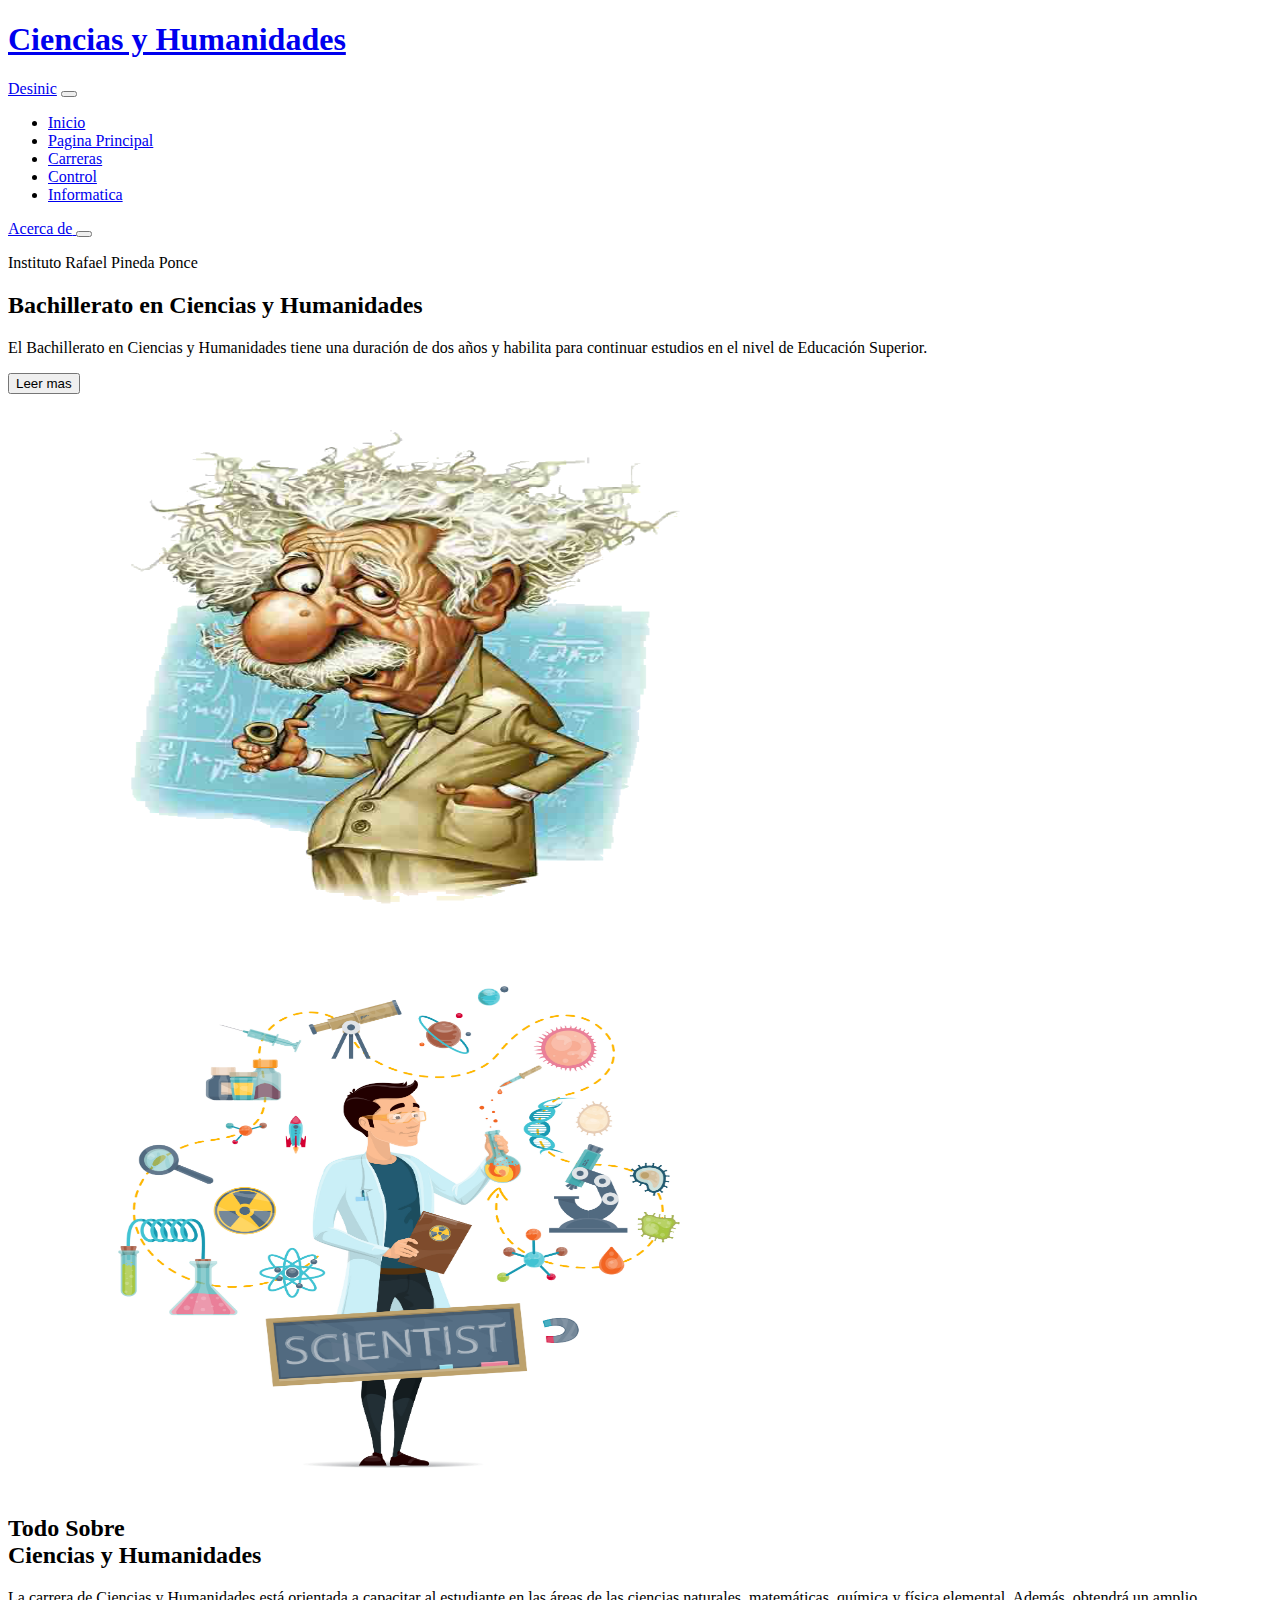
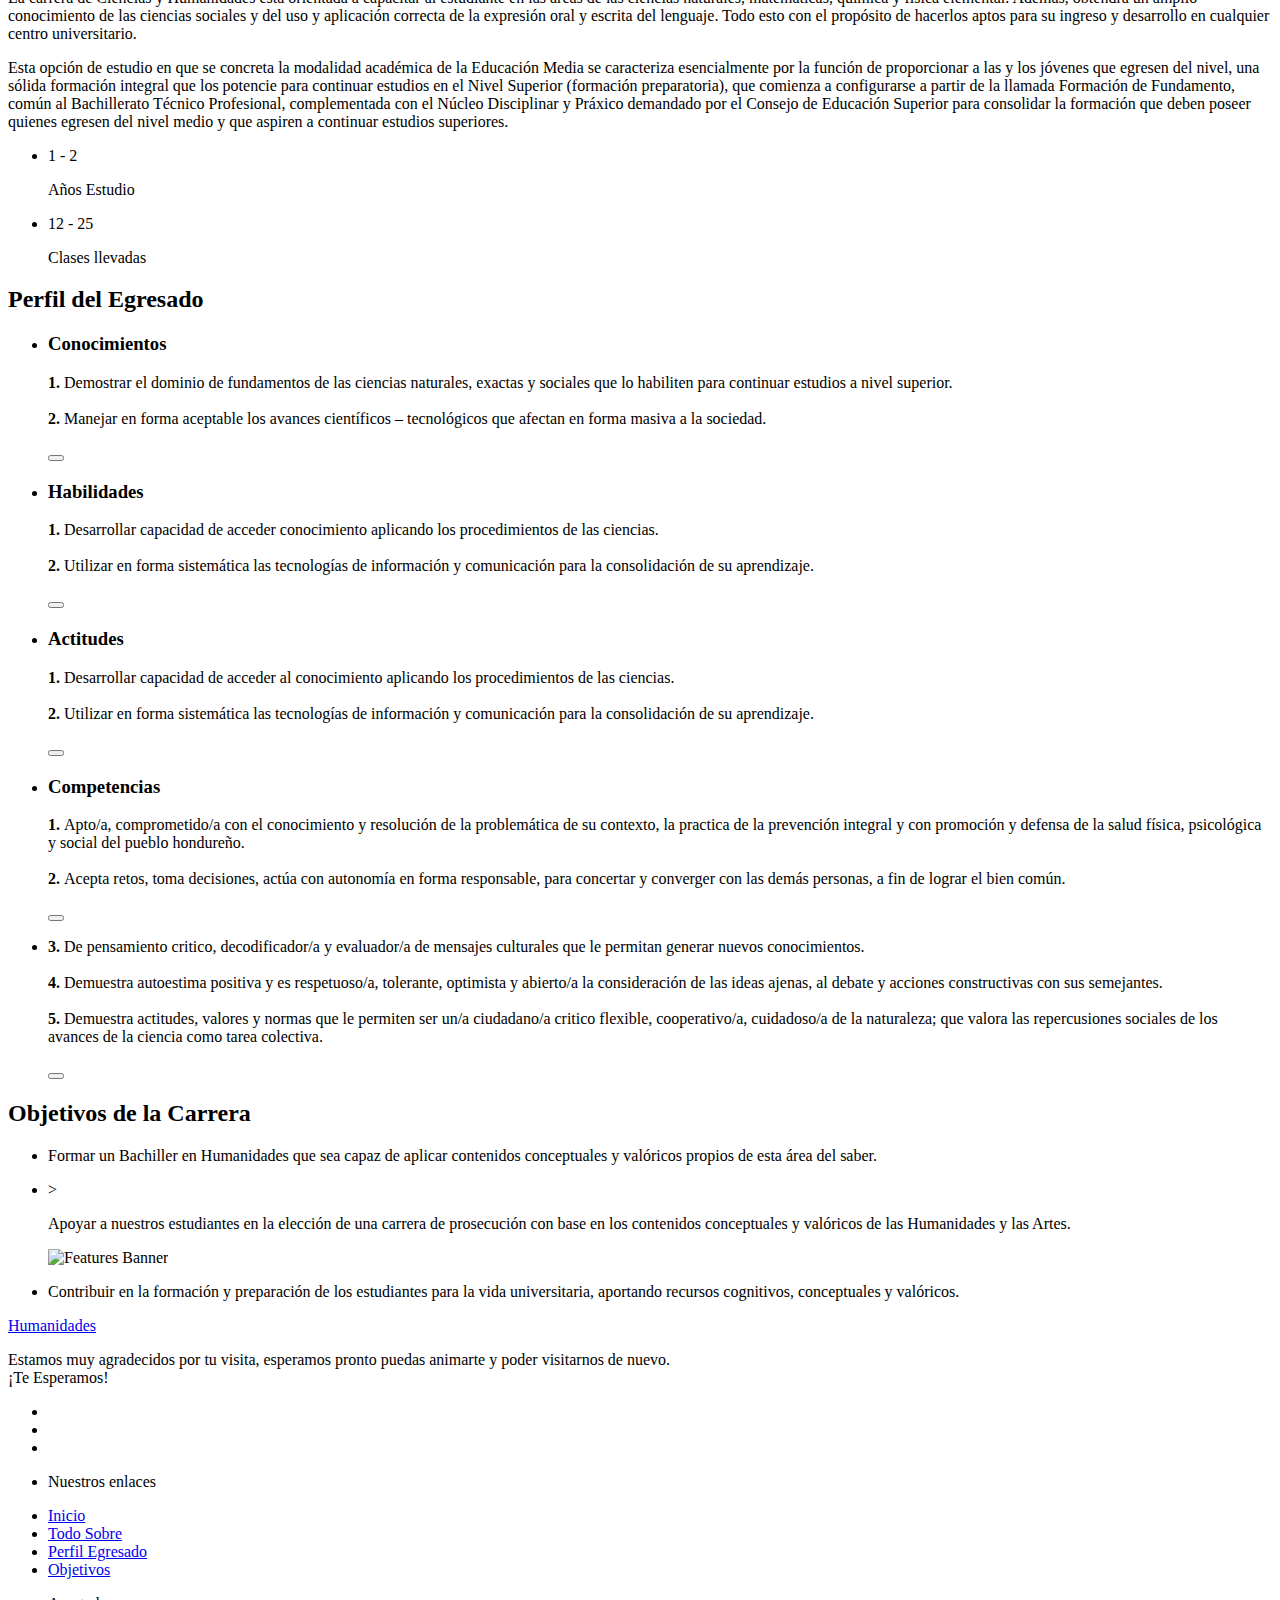
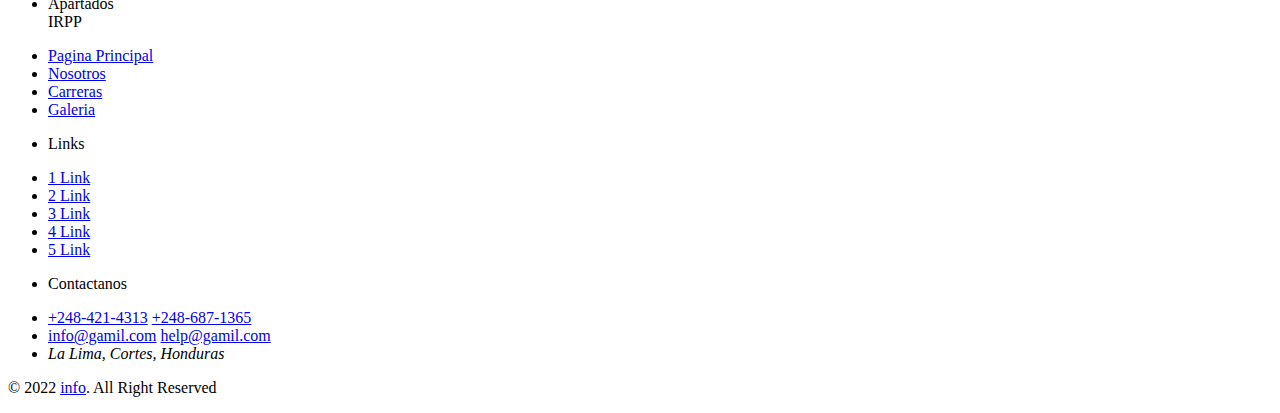
==== humanidades.html @ bd244a02 "Add files via upload" ====
<!DOCTYPE html>
<html lang="en">

<head>
  <meta charset="UTF-8">
  <meta http-equiv="X-UA-Compatible" content="IE=edge">
  <meta name="viewport" content="width=device-width, initial-scale=1.0">
  <title>Ciencias y Humanidades</title>

  <!-- 
    - favicon
  -->
  <link rel="shortcut icon" href="./favicon.svg" type="image/svg+xml">

  <!-- 
    - custom css link
  -->
  <link rel="stylesheet" href="css/humanidades.css">

  <!-- 
    - google font link
  -->
  <link rel="preconnect" href="https://fonts.googleapis.com">
  <link rel="preconnect" href="https://fonts.gstatic.com" crossorigin>
  <link
    href="https://fonts.googleapis.com/css2?family=Poppins:wght@400;500;600&family=Source+Sans+Pro:wght@600;700&display=swap"
    rel="stylesheet">
</head>

<body id="top">

  <!-- 
    - #HEADER
  -->

  <header class="header" data-header>
    <div class="container">

      <div class="overlay" data-overlay></div>

      <a href="#">
        <h1 class="logo">Ciencias y Humanidades</h1>
      </a>

      <nav class="navbar" data-navbar>

        <div class="navbar-top">
          <a href="#" class="logo">Desinic</a>

          <button class="nav-close-btn" aria-label="Close Menu" data-nav-close-btn>
            <ion-icon name="close-outline"></ion-icon>
          </button>
        </div>

        <ul class="navbar-list">

          <li class="navbar-item">
            <a href="#home" class="navbar-link" data-navbar-link>Inicio</a>
          </li>

          <li class="navbar-item">
            <a href="index.html" class="navbar-link" data-navbar-link>Pagina Principal</a>
          </li>

          <li class="navbar-item">
            <a href="carreras.html" class="navbar-link" data-navbar-link>Carreras</a>
          </li>

          <li class="navbar-item">
            <a href="control.html" class="navbar-link" data-navbar-link>Control</a>
          </li>

          <li class="navbar-item">
            <a href="informatica.html" class="navbar-link" data-navbar-link>Informatica</a>
          </li>

        </ul>

      </nav>

      <a href="#" class="btn">
        <ion-icon name="chevron-forward-outline" aria-hidden="true"></ion-icon>

        <span>Acerca de</span>
      </a>

      <button class="nav-open-btn" aria-label="Open Menu" data-nav-open-btn>
        <ion-icon name="menu-outline"></ion-icon>
      </button>

    </div>
  </header>





  <main>
    <article>

      <!-- 
        - #HERO
      -->

      <section class="hero" id="home">
        <div class="container">

          <div class="hero-content">

            <p class="hero-subtitle">Instituto Rafael Pineda Ponce</p>

            <h2 class="h2 hero-title">Bachillerato en Ciencias y Humanidades</h2>

            <p class="hero-text">
        El Bachillerato en Ciencias y Humanidades tiene una duración de dos años y habilita para continuar estudios en el nivel
        de Educación Superior.
            </p>

            <button class="btn">Leer mas</button>

          </div>

          <figure class="hero-banner">
            <img src="pngwing.com.png" width="694" height="529" loading="lazy" alt="hero-banner"
              class="w-100 banner-animation">
          </figure>

        </div>
      </section>





      <!-- 
        - #ABOUT
      -->

      <section class="section about" id="about">
        <div class="container">

          <figure class="about-banner">
            <img src="9586700_37814.jpg" width="700" height="532" loading="lazy" alt="about banner"
              class="w-100 banner-animation">
          </figure>

          <div class="about-content">

            <h2 class="h2 section-title underline">Todo Sobre <br>Ciencias y Humanidades</h2>

            <p class="about-text">
             La carrera de Ciencias y Humanidades está orientada a capacitar al estudiante en las áreas de las ciencias naturales, 
             matemáticas, química y física elemental. Además, obtendrá un amplio conocimiento de las ciencias sociales y del uso y 
             aplicación correcta de la expresión oral y escrita del lenguaje. Todo esto con el propósito de hacerlos aptos para su 
             ingreso y desarrollo en cualquier centro universitario.
            </p>

            <p class="about-text">
              Esta opción de estudio en que se concreta la modalidad académica de la Educación Media se caracteriza esencialmente por
              la función de proporcionar a las y los jóvenes que egresen del nivel, una sólida formación integral que los potencie
              para continuar estudios en el Nivel Superior (formación preparatoria), que comienza a configurarse a partir de la
              llamada Formación de Fundamento, común al Bachillerato Técnico Profesional, complementada con el Núcleo Disciplinar y
              Práxico demandado por el Consejo de Educación Superior para consolidar la formación que deben poseer quienes egresen del
              nivel medio y que aspiren a continuar estudios superiores.
              <br>
              
            </p>

              <p class="about-text">
              
              </p>

            <ul class="stats-list">

              <li class="stats-card">
                <p class="h3 stats-title">1 - 2</p>

                <p class="stats-text">Años Estudio</p>
              </li>

              <li class="stats-card">
                <p class="h3 stats-title">12 - 25</p>

                <p class="stats-text">Clases llevadas</p>
              </li>


            </ul>

          </div>

        </div>
      </section>






      

      <!-- 
        - #SERVICE
      -->

      <section class="section service" id="services">
        <div class="container">

          <h2 class="h2 section-title underline">Perfil del Egresado</h2>

          <ul class="service-list">

            <li>
              <div class="service-card">

                <h3 class="h3 title">Conocimientos</h3>

                <p class="text">
                  <b>1. </b>Demostrar el dominio de fundamentos de las ciencias naturales, exactas y sociales que lo habiliten para continuar
                  estudios a nivel superior.<br><br>
                  <b>2. </b>Manejar en forma aceptable los avances científicos – tecnológicos que afectan en forma masiva a la sociedad.
                </p>

                <button class="card-btn" aria-label="Show More">
                  <ion-icon name="chevron-forward-outline"></ion-icon>
                </button>

              </div>
            </li>

            <li>
              <div class="service-card">

                <h3 class="h3 title">Habilidades</h3>

                <p class="text">
                  <b>1. </b>Desarrollar capacidad de acceder conocimiento aplicando los procedimientos de las ciencias.<br><br>
                  <b>2. </b>Utilizar en forma sistemática las tecnologías de información y comunicación para la consolidación de su aprendizaje.
                </p>

                <button class="card-btn" aria-label="Show More">
                  <ion-icon name="chevron-forward-outline"></ion-icon>
                </button>

              </div>
            </li>

            <li>
              <div class="service-card">
                <h3 class="h3 title">Actitudes</h3>

                <p class="text">
                  <b>1. </b>Desarrollar capacidad de acceder al conocimiento aplicando los procedimientos de las ciencias.<br><br>
                  <b>2. </b>Utilizar en forma sistemática las tecnologías de información y comunicación para la consolidación de su aprendizaje.
                </p>

                <button class="card-btn" aria-label="Show More">
                  <ion-icon name="chevron-forward-outline"></ion-icon>
                </button>

              </div>
              
            </li>

            <li>
              <div class="service-card">
                <h3 class="h3 title">Competencias</h3>
            
                <p class="text">
                  <b>1. </b>Apto/a, comprometido/a con el conocimiento y resolución de la problemática de su contexto, la practica de la prevención
                  integral y con promoción y defensa de la salud física, psicológica y social del pueblo hondureño.<br><br>
                  <b>2. </b>Acepta retos, toma decisiones, actúa con autonomía en forma responsable, para concertar y converger con las demás
                  personas, a fin de lograr el bien común.
                </p>
            
                <button class="card-btn" aria-label="Show More">
                  <ion-icon name="chevron-forward-outline"></ion-icon>
                </button>
            
              </div>
            
            </li>

            <li>
              <div class="service-card">
            
                <p class="text">
                  <b>3. </b>De pensamiento critico, decodificador/a y evaluador/a de mensajes culturales que le permitan generar nuevos
                  conocimientos.<br><br>
                  <b>4. </b>Demuestra autoestima positiva y es respetuoso/a, tolerante, optimista y abierto/a la consideración de
                  las ideas ajenas,
                  al debate y acciones constructivas con sus semejantes.<br><br>
                  <b>5. </b>Demuestra actitudes, valores y normas que le permiten ser un/a ciudadano/a critico flexible,
                  cooperativo/a, cuidadoso/a
                  de la naturaleza; que valora las repercusiones sociales de los avances de la ciencia como tarea colectiva.
                </p>
            
                <button class="card-btn" aria-label="Show More">
                  <ion-icon name="chevron-forward-outline"></ion-icon>
                </button>
            
              </div>
            
            </li>


          </ul>

        </div>
      </section>





      <!-- 
        - #FEATURES
      -->

      <section class="section features" id="features">
        <div class="container">

          <h2 class="h2 section-title underline">Objetivos de la Carrera</h2>

          <ul class="features-list">

            <li>
              <div class="features-card">

              <div class="icon">
                <ion-icon name="rocket-outline"></ion-icon>
              </div>

                <div class="content">
                 

                  <p class="text">
                  Formar un Bachiller en Humanidades que sea capaz de aplicar contenidos conceptuales y valóricos propios de esta área del
                  saber.
                  </p>
                </div>

              </div>
            </li>

            <li>
              <div class="features-card">

              <div class="icon">
                <ion-icon name="rocket-outline"></ion-icon>
              </div>

                <div class="content">
                 >

                  <p class="text">
                    Apoyar a nuestros estudiantes en la elección de una carrera de prosecución con base en los contenidos conceptuales y
                    valóricos de las Humanidades y las Artes.
                  </p>
                </div>

              </div>
            </li>

          </ul>

          <figure class="features-banner">
            <img src="7077738_3435950.svg" width="369" height="318" loading="lazy" alt="Features Banner"
              class="w-100 banner-animation">
          </figure>
          <ul class="features-list">

            <li>
              <div class="features-card">

              <div class="icon">
                <ion-icon name="rocket-outline"></ion-icon>
              </div>

                <div class="content">
                  

                  <p class="text">
                  Contribuir en la formación y preparación de los estudiantes para la vida universitaria, aportando recursos cognitivos,
                  conceptuales y valóricos.
                  </p>
                </div>

              </div>
            </li>

          </ul>

        </div>
      </section>





      <!-- 
        - #BLOG
      -->


  <!-- 
    - #FOOTER
  -->

  <footer class="footer">

    <div class="footer-top section">
      <div class="container">

        <div class="footer-brand">

          <a href="#" class="logo">Humanidades</a>

          <p class="text">
           Estamos muy agradecidos por tu visita, esperamos pronto puedas animarte y poder visitarnos de nuevo.
           <br>¡Te Esperamos!
          </p>

          <ul class="social-list">

            <li>
              <a href="#" class="social-link">
                <ion-icon name="logo-facebook"></ion-icon>
              </a>
            </li>

            <li>
              <a href="#" class="social-link">
                <ion-icon name="logo-instagram"></ion-icon>
              </a>
            </li>

            <li>
              <a href="#" class="social-link">
                <ion-icon name="logo-twitter"></ion-icon>
              </a>
            </li>

          </ul>

        </div>

        <ul class="footer-list">

          <li>
            <p class="footer-list-title">Nuestros enlaces</p>
          </li>

          <li>
            <a href="#" class="footer-link">Inicio</a>
          </li>

          <li>
            <a href="#about" class="footer-link">Todo Sobre</a>
          </li>

          <li>
            <a href="#services" class="footer-link">Perfil Egresado</a>
          </li>

          <li>
            <a href="#features" class="footer-link">Objetivos</a>
          </li>

        </ul>

        <ul class="footer-list">

          <li>
            <p class="footer-list-title">Apartados <br>IRPP</p>
          </li>

          <li>
            <a href="index.html" class="footer-link">Pagina Principal</a>
          </li>

          <li>
            <a href="nosotros.html" class="footer-link">Nosotros</a>
          </li>

          <li>
            <a href="carreras.html" class="footer-link">Carreras</a>
          </li>

          <li>
            <a href="galeria.html" class="footer-link">Galeria</a>
          </li>

        </ul>

        <ul class="footer-list">

          <li>
            <p class="footer-list-title">Links</p>
          </li>

          <li>
            <a href="#" class="footer-link">1 Link</a>
          </li>

          <li>
            <a href="#" class="footer-link">2 Link</a>
          </li>

          <li>
            <a href="#" class="footer-link">3 Link</a>
          </li>

          <li>
            <a href="#" class="footer-link">4 Link</a>
          </li>

          <li>
            <a href="#" class="footer-link">5 Link</a>
          </li>

        </ul>

        <ul class="footer-list">

          <li>
            <p class="footer-list-title">Contactanos</p>
          </li>

          <li class="footer-item">

            <div class="footer-item-icon">
              <ion-icon name="call"></ion-icon>
            </div>

            <div>
              <a href="tel:+2484214313" class="footer-item-link">+248-421-4313</a>
              <a href="tel:+2486871365" class="footer-item-link">+248-687-1365</a>
            </div>

          </li>

          <li class="footer-item">

            <div class="footer-item-icon">
              <ion-icon name="mail"></ion-icon>
            </div>

            <div>
              <a href="mailto:info@desinic.com" class="footer-item-link">info@gamil.com</a>
              <a href="mailto:help@desinic.com" class="footer-item-link">help@gamil.com</a>
            </div>

          </li>

          <li class="footer-item">

            <div class="footer-item-icon">
              <ion-icon name="location"></ion-icon>
            </div>

            <address class="footer-item-link">
              La Lima, Cortes, Honduras
            </address>

          </li>

        </ul>

      </div>
    </div>

    <div class="footer-bottom">
      <p class="copyright">
        &copy; 2022 <a href="#" class="copyright-link">info</a>. All Right Reserved
      </p>
    </div>

  </footer>





  <!-- 
    - #GO TO TOP
  -->

  <a href="#top" class="go-top  active" aria-label="Go To Top" data-go-top>
    <ion-icon name="arrow-up-outline"></ion-icon>
  </a>





  <!-- 
    - custom js link
  -->
  <script src="js/humanidades.js"></script>
  <!-- 
    - ionicon link
  -->
  <script type="module" src="https://unpkg.com/ionicons@5.5.2/dist/ionicons/ionicons.esm.js"></script>
  <script nomodule src="https://unpkg.com/ionicons@5.5.2/dist/ionicons/ionicons.js"></script>

</body>

</html>
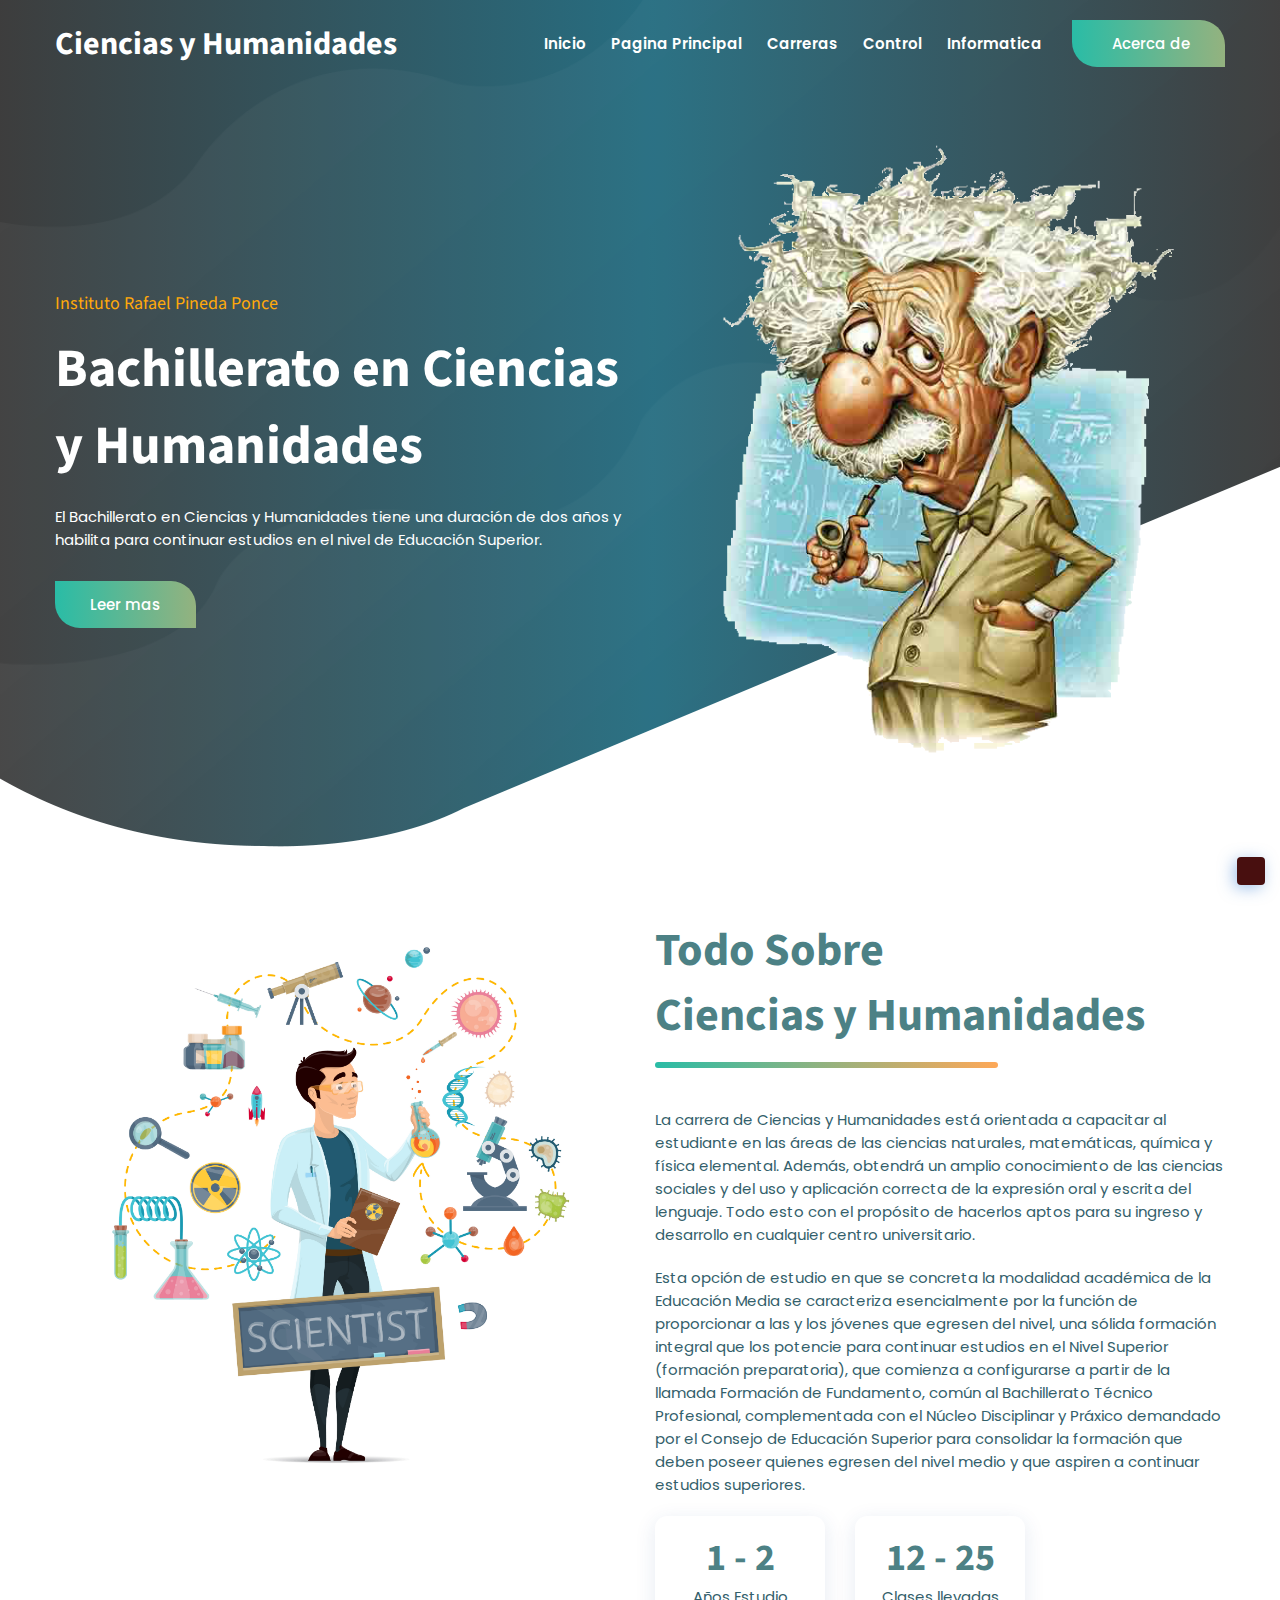
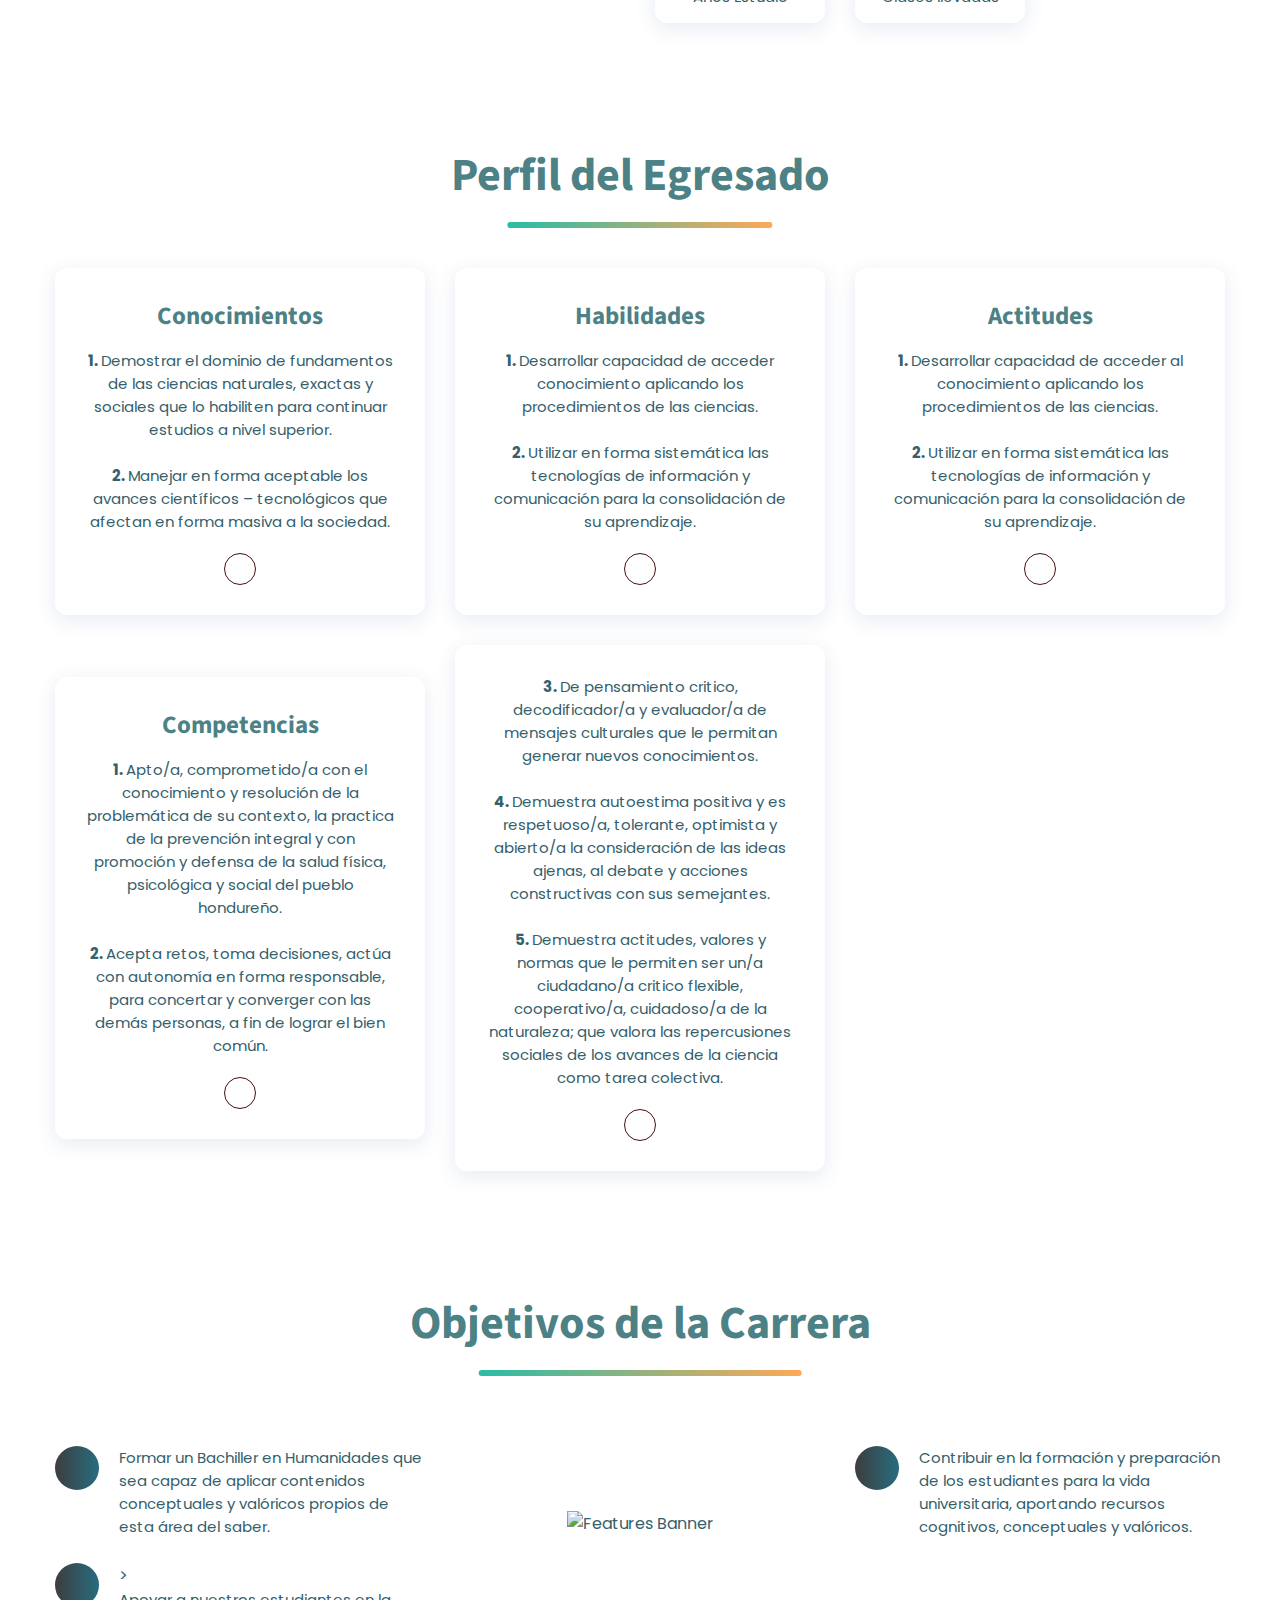
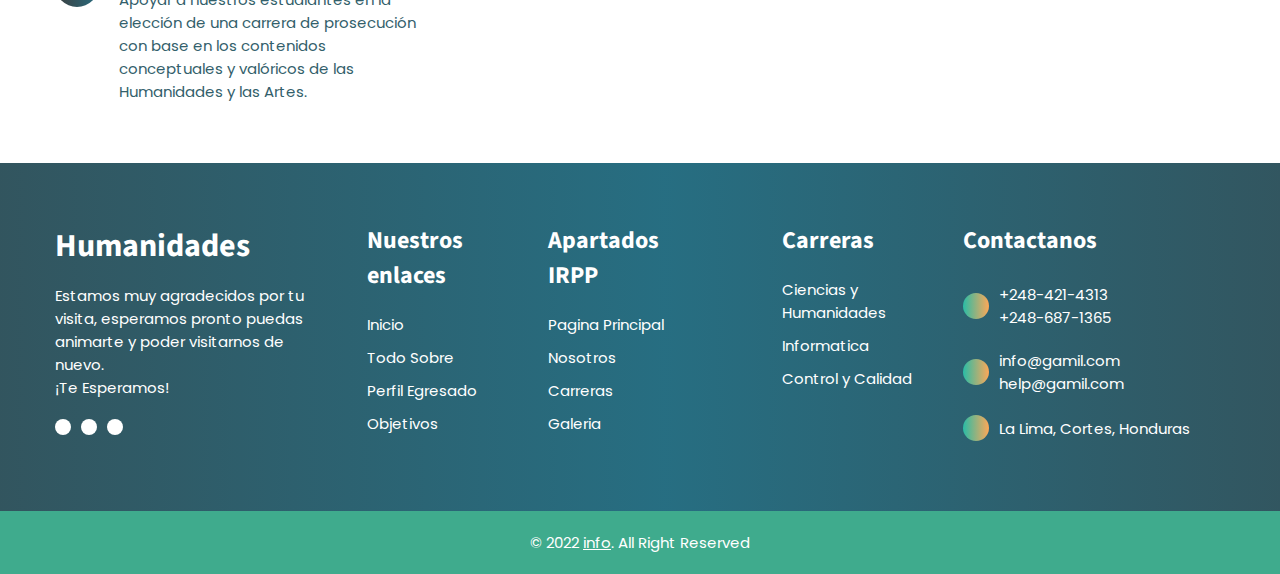
==== commit 618468af: "Update humanidades.html" ====
--- a/humanidades.html
+++ b/humanidades.html
@@ -496,27 +496,19 @@
         <ul class="footer-list">
 
           <li>
-            <p class="footer-list-title">Links</p>
-          </li>
-
-          <li>
-            <a href="#" class="footer-link">1 Link</a>
-          </li>
-
-          <li>
-            <a href="#" class="footer-link">2 Link</a>
-          </li>
-
-          <li>
-            <a href="#" class="footer-link">3 Link</a>
-          </li>
-
-          <li>
-            <a href="#" class="footer-link">4 Link</a>
-          </li>
-
-          <li>
-            <a href="#" class="footer-link">5 Link</a>
+            <p class="footer-list-title">Carreras</p>
+          </li>
+
+          <li>
+            <a href="#home" class="footer-link">Ciencias y Humanidades</a>
+          </li>
+
+          <li>
+            <a href="informatica.html" class="footer-link">Informatica</a>
+          </li>
+
+          <li>
+            <a href="control.html" class="footer-link">Control y Calidad</a>
           </li>
 
         </ul>
@@ -606,4 +598,4 @@
 
 </body>
 
-</html>+</html>
--- a/css/humanidades.css
+++ b/css/humanidades.css
@@ -0,0 +1,1089 @@
+/*-----------------------------------*\
+  #style.css
+\*-----------------------------------*/
+
+/**
+ * copyright 2022 codewithsadee
+ */
+
+
+
+
+
+/*-----------------------------------*\
+  #CUSTOM PROPERTY
+\*-----------------------------------*/
+
+:root {
+
+  /**
+   * colors
+   */
+
+  --st-patricks-blue: hsl(184, 27%, 41%);
+  --amaranth-purple: hsl(164, 88%, 38%);
+  --royal-blue-dark: hsl(0, 0%, 24%);
+  --chrome-yellow: hsl(39, 100%, 52%);
+  --space-cadet-1: hsl(0, 41%, 25%);
+  --space-cadet-2: hsl(163, 46%, 46%);
+  --winter-sky_50: hsla(213, 64%, 56%, 0.5);
+  --purple-navy: hsl(192, 35%, 31%);
+  --ksu-purple: hsl(193, 54%, 33%);
+  --winter-sky: hsl(0, 66%, 17%);
+  --razzmatazz: hsl(171, 64%, 45%);
+  --platinum: hsl(0, 0%, 90%);
+  --black_70: hsla(0, 0%, 0%, 0.7);
+  --rajah: hsl(29, 99%, 67%);
+  --white: hsl(0, 0%, 100%);
+
+  --gradient-1: linear-gradient(90deg,var(--royal-blue-dark) 0,var(--ksu-purple) 51%,var(--royal-blue-dark));
+  --gradient-2: linear-gradient(90deg,var(--razzmatazz) ,var(--rajah));
+
+  /**
+   * typography
+   */
+
+  --ff-source-sans-pro: 'Source Sans Pro', sans-serif;
+  --ff-poppins: 'Poppins', sans-serif;
+
+  --fs-1: 4.2rem;
+  --fs-2: 3.8rem;
+  --fs-3: 3.2rem;
+  --fs-4: 2.5rem;
+  --fs-5: 2.4rem;
+  --fs-6: 2rem;
+  --fs-7: 1.8rem;
+  --fs-8: 1.5rem;
+
+  --fw-500: 500;
+  --fw-600: 600;
+  --fw-700: 700;
+
+  /**
+   * border radius
+   */
+
+  --radius-4: 4px;
+  --radius-12: 12px;
+
+  /**
+   * spacing
+   */
+
+  --section-padding: 60px;
+
+  /**
+   * transition
+   */
+
+  --transition-1: 0.15s ease;
+  --transition-2: 0.35s ease;
+  --cubic-in: cubic-bezier(0.51, 0.03, 0.64, 0.28);
+  --cubic-out: cubic-bezier(0.33, 0.85, 0.56, 1.02);
+
+  /**
+   * shadow
+   */
+
+  --shadow: 0 5px 20px 1px hsla(220, 63%, 33%, 0.1);
+
+}
+
+
+
+
+
+/*-----------------------------------*\
+  #RESET
+\*-----------------------------------*/
+
+*,
+*::before,
+*::after {
+  margin: 0;
+  padding: 0;
+  box-sizing: border-box;
+}
+
+li { list-style: none; }
+
+a { text-decoration: none; }
+
+a,
+img,
+span,
+input,
+button,
+ion-icon { display: block; }
+
+button,
+input {
+  background: none;
+  border: none;
+  font: inherit;
+}
+
+button { cursor: pointer; }
+
+input { width: 100%; }
+
+ion-icon { pointer-events: none; }
+
+img { height: auto; }
+
+address { font-style: normal; }
+
+html {
+  font-family: var(--ff-poppins);
+  font-size: 10px;
+  scroll-behavior: smooth;
+}
+
+body {
+  background-color: var(--white);
+  color: var(--purple-navy);
+  font-size: 1.6rem;
+}
+
+::-webkit-scrollbar { width: 10px; }
+
+::-webkit-scrollbar-track { background-color: hsl(0, 0%, 95%); }
+
+::-webkit-scrollbar-thumb { background-color: hsl(0, 0%, 80%); }
+
+::-webkit-scrollbar-thumb:hover { background-color: hsl(0, 0%, 70%); }
+
+
+
+
+
+/*-----------------------------------*\
+  #REUSED STYLE
+\*-----------------------------------*/
+
+.container { padding-inline: 15px; }
+
+.h2,
+.h3 { font-family: var(--ff-source-sans-pro); }
+
+.btn {
+  background-image: var(--gradient-2);
+  background-size: 200%;
+  color: var(--white);
+  padding: 12px 35px;
+  font-size: var(--fs-8);
+  font-weight: var(--fw-500);
+  border-radius: 0 25px;
+  transition: var(--transition-2);
+}
+
+.btn:is(:hover, :focus) { background-position: right; }
+
+.w-100 { width: 100%; }
+
+.banner-animation { animation: waveAnim 2s linear infinite alternate; }
+
+@keyframes waveAnim {
+  0% { transform: translate(0, 0) rotate(0); }
+  100% { transform: translate(2px, 2px) rotate(1deg); }
+}
+
+.section { padding-block: var(--section-padding); }
+
+.section-title {
+  color: var(--st-patricks-blue);
+  font-size: var(--fs-3);
+  margin-block-end: 60px;
+  max-width: max-content;
+  margin-inline: auto;
+}
+
+.underline { position: relative; }
+
+.underline::before {
+  content: "";
+  position: absolute;
+  bottom: -20px;
+  left: 50%;
+  transform: translateX(-50%);
+  width: 70%;
+  height: 6px;
+  background-image: var(--gradient-2);
+  border-radius: 10px;
+}
+
+:is(.service-card, .features-card) .title {
+  color: var(--st-patricks-blue);
+  font-size: var(--fs-4);
+  font-weight: var(--fw-700);
+}
+
+:is(.service-card, .features-card, .blog-card) .text { font-size: var(--fs-8); }
+
+.img-cover {
+  width: 100%;
+  height: 100%;
+  object-fit: cover;
+}
+
+
+
+
+
+/*-----------------------------------*\
+  #HEADER
+\*-----------------------------------*/
+
+.header .btn { display: none; }
+
+.header {
+  --color: var(--white);
+
+  position: absolute;
+  top: 0;
+  left: 0;
+  width: 100%;
+  padding-block: 14px;
+  z-index: 4;
+  transition: var(--transition-1);
+}
+
+.header.active {
+  --color: var(--st-patricks-blue);
+
+  position: fixed;
+  background-color: var(--white);
+  box-shadow: 0 2px 30px hsla(0, 0%, 0%, 0.1);
+}
+
+.header .container {
+  display: flex;
+  justify-content: space-between;
+  align-items: center;
+  gap: 30px;
+}
+
+.logo {
+  color: var(--color);
+  font-family: var(--ff-source-sans-pro);
+  font-size: var(--fs-3);
+}
+
+.nav-open-btn {
+  color: var(--color);
+  font-size: 32px;
+  padding: 4px;
+}
+
+.navbar {
+  background-color: var(--white);
+  position: fixed;
+  top: 0;
+  left: -280px;
+  width: 100%;
+  max-width: 280px;
+  min-height: 100%;
+  padding: 20px;
+  visibility: hidden;
+  z-index: 2;
+  transition: 0.25s var(--cubic-in);
+}
+
+.navbar.active {
+  transform: translateX(280px);
+  visibility: visible;
+  transition: 0.5s var(--cubic-out);
+}
+
+.navbar-top {
+  display: flex;
+  justify-content: space-between;
+  align-items: center;
+  padding-block: 10px 30px;
+}
+
+.navbar-top .logo {
+  color: var(--st-patricks-blue);
+  font-size: 4.2rem;
+  font-weight: var(--fw-700);
+}
+
+.nav-close-btn {
+  color: var(--space-cadet-1);
+  font-size: 2.8rem;
+  padding: 4px;
+}
+
+.navbar-item:not(:last-child) { border-bottom: 1px solid var(--platinum); }
+
+.navbar-link {
+  color: var(--space-cadet-1);
+  font-size: var(--fs-8);
+  font-weight: var(--fw-600);
+  padding-block: 12px;
+}
+
+.overlay {
+  position: fixed;
+  inset: 0;
+  background-color: var(--black_70);
+  z-index: 1;
+  opacity: 0;
+  pointer-events: none;
+  transition: var(--transition-2);
+}
+
+.overlay.active {
+  opacity: 1;
+  pointer-events: all;
+}
+
+
+
+
+
+/*-----------------------------------*\
+  #HERO
+\*-----------------------------------*/
+
+.hero {
+  background-image: url("/hero-bg-bottom.png"),
+                    url("/hero-bg.png"),
+                    var(--gradient-1);
+  background-repeat: no-repeat, no-repeat, no-repeat;
+  background-position: -280px bottom, center, center;
+  background-size: auto, cover, auto;
+  padding-block-start: 120px;
+  padding-block-end: var(--section-padding);
+}
+
+.hero-content { margin-block-end: 50px; }
+
+.hero-subtitle {
+  color: var(--chrome-yellow);
+  font-family: var(--ff-source-sans-pro);
+  font-size: var(--fs-7);
+  margin-block-end: 15px;
+}
+
+.hero-title {
+  color: var(--white);
+  font-size: var(--fs-1);
+  margin-block-end: 20px;
+}
+
+.hero-text {
+  color: var(--white);
+  font-size: var(--fs-8);
+  margin-block-end: 30px;
+}
+
+
+
+
+
+/*-----------------------------------*\
+  #ABOUT
+\*-----------------------------------*/
+
+.about-banner { margin-block-end: 30px; }
+
+.about .section-title { margin-inline: 0; }
+
+.about .underline::before {
+  left: 0;
+  transform: translateX(0);
+}
+
+.about-text {
+  font-size: var(--fs-8);
+  margin-block-end: 20px;
+}
+
+.stats-list {
+  display: grid;
+  gap: 30px;
+}
+
+.stats-card {
+  text-align: center;
+  padding: 15px;
+  box-shadow: var(--shadow);
+  border-radius: var(--radius-12);
+}
+
+.stats-title {
+  color: var(--st-patricks-blue);
+  font-size: var(--fs-2);
+  font-weight: var(--fw-700);
+}
+
+.stats-text { font-size: var(--fs-8); }
+
+
+
+
+
+/*-----------------------------------*\
+  #SERVICE
+\*-----------------------------------*/
+
+.service-list {
+  display: grid;
+  gap: 30px;
+  text-align: center;
+  align-items: center;
+}
+
+.service-card {
+  padding: 30px;
+  box-shadow: var(--shadow);
+  border-radius: var(--radius-12);
+}
+
+.service-card .title {
+  text-align: center;
+  margin-block-end: 15px;
+}
+
+.service-card .text {
+  text-align: center;
+  margin-block-end: 20px;
+}
+
+.service-card .card-btn {
+  margin-inline: auto;
+  padding: 15px;
+  border: 1px solid var(--winter-sky);
+  border-radius: 50%;
+  color: var(--winter-sky);
+  transition: var(--transition-1);
+}
+
+.service-card .card-btn:is(:hover, :focus) {
+  color: var(--white);
+  background-color: var(--winter-sky);
+}
+
+
+
+
+
+/*-----------------------------------*\
+  #FEATURE
+\*-----------------------------------*/
+
+.features-list > li:first-child { margin-block-end: 30px; }
+
+.features-card {
+  display: flex;
+  align-items: flex-start;
+  gap: 20px;
+}
+
+.features-card .icon {
+  background-image: var(--gradient-1);
+  background-size: 200%;
+  color: var(--white);
+  min-width: max-content;
+  max-width: max-content;
+  font-size: 36px;
+  padding: 22px;
+  border-radius: 50%;
+}
+
+.features-card .icon ion-icon { --ionicon-stroke-width: 20px; }
+
+.features-card .title { margin-block-end: 10px; }
+
+.features-banner { margin-block: 40px; }
+
+.features-banner > img {
+  max-width: max-content;
+  margin-inline: auto;
+}
+
+
+
+
+
+/*-----------------------------------*\
+  #BLOG
+\*-----------------------------------*/
+
+.blog { padding-block-end: 120px; }
+
+.blog-list {
+  display: grid;
+  gap: 30px;
+}
+
+.blog-card {
+  padding: 20px;
+  box-shadow: var(--shadow);
+  border-radius: var(--radius-12);
+  width: 100%;
+}
+
+.blog-card .banner {
+  border-radius: var(--radius-12);
+  overflow: hidden;
+  margin-block-end: 15px;
+}
+
+.blog-card .banner img { transition: var(--transition-2); }
+
+.blog-card .banner a:is(:hover, :focus) img { transform: scale(1.1); }
+
+.blog-card .title {
+  color: var(--st-patricks-blue);
+  font-size: var(--fs-6);
+  line-height: 1.2;
+  margin-block-end: 15px;
+}
+
+.blog-card .title > a { color: inherit; }
+
+.blog-card .title > a:is(:hover, :focus) { color: var(--razzmatazz); }
+
+.blog-card .text { margin-block-end: 15px; }
+
+.blog-card .meta {
+  display: flex;
+  justify-content: space-between;
+  align-items: center;
+  gap: 15px;
+  font-size: var(--fs-8);
+  color: var(--purple-navy);
+  font-weight: var(--fw-500);
+  padding-block-end: 10px;
+}
+
+.blog-card .meta ion-icon {
+  color: var(--winter-sky);
+  font-size: 22px;
+  --ionicon-stroke-width: 35px;
+}
+
+.publish-date,
+.comment {
+  display: flex;
+  align-items: center;
+  gap: 8px;
+}
+
+.comment {
+  color: inherit;
+  margin-inline-start: auto;
+}
+
+
+
+
+.gallery {
+  background: #ffffff;
+}
+
+.contenedor-galeria {
+  display: flex;
+  flex-wrap: wrap;
+  justify-content: space-evenly;
+  margin-top: 30px;
+}
+
+.img-galeria {
+  width: 30%;
+  height: 250px;
+  display: block;
+  margin-bottom: 15px;
+  box-shadow: 0 0 6px rgba(0, 0, 0, .6);
+  cursor: pointer;
+}
+
+.imagen-light {
+  position: fixed;
+  display: flex;
+  align-items: center;
+  justify-content: center;
+  width: 100%;
+  height: 100%;
+  top: 0;
+  left: 0;
+  background: rgba(0, 0, 0, 0.534);
+  transform: translate(100%);
+  transition: transform .2s ease-in-out;
+}
+
+.agregar-imagen {
+  width: 60%;
+  transform: scale(0);
+  border-radius: 10px;
+  transition: transform .3s .2s;
+}
+
+.showImage {
+  transform: scale(1);
+}
+
+.show {
+  transform: translate(0);
+}
+
+.close {
+  position: absolute;
+  top: 15px;
+  right: 15px;
+  width: 40px;
+  cursor: pointer;
+}
+
+
+
+
+
+/*-----------------------------------*\
+  #FOOTER
+\*-----------------------------------*/
+
+.footer { font-size: var(--fs-8); }
+
+.footer a { color: inherit; }
+
+.footer-top {
+  background-image: url("../images/footer-bg.png"), var(--gradient-1);
+  background-repeat: no-repeat;
+  background-size: auto, 200%;
+  background-position: center, center;
+  color: var(--white);
+}
+
+.footer-brand { margin-block-end: 30px; }
+
+.footer-brand .logo {
+  font-weight: var(--fw-700);
+  margin-block-end: 15px;
+}
+
+.footer-brand .text {
+  font-size: var(--fs-8);
+  margin-block-end: 20px;
+}
+
+.social-list {
+  display: flex;
+  justify-content: flex-start;
+  align-items: center;
+  gap: 10px;
+}
+
+.footer-top .social-link {
+  background-color: var(--white);
+  color: var(--winter-sky);
+  font-size: 18px;
+  padding: 8px;
+  border-radius: 50%;
+}
+
+.footer-top .social-link:is(:hover, :focus) {
+  background-image: var(--gradient-2);
+  color: var(--white);
+}
+
+.footer-list:not(:last-child) { margin-block-end: 25px; }
+
+.footer-list-title {
+  font-family: var(--ff-source-sans-pro);
+  font-size: var(--fs-5);
+  font-weight: var(--fw-700);
+  margin-block-end: 15px;
+}
+
+.footer-link { padding-block: 5px; }
+
+:is(.footer-link, .footer-item-link):not(address):is(:hover, :focus) { text-decoration: underline; }
+
+.footer-item {
+  display: flex;
+  justify-content: flex-start;
+  align-items: center;
+  gap: 10px;
+  padding-block: 10px;
+}
+
+.footer-item-icon {
+  background-image: var(--gradient-2);
+  padding: 13px;
+  border-radius: 50%;
+}
+
+.footer-bottom {
+  background-color: var(--space-cadet-2);
+  padding: 20px;
+  text-align: center;
+  color: var(--white);
+}
+
+.copyright-link {
+  display: inline-block;
+  text-decoration: underline;
+}
+
+.copyright-link:is(:hover, :focus) { text-decoration: none; }
+
+
+
+
+
+/*-----------------------------------*\
+  #GO TO TOP
+\*-----------------------------------*/
+
+.go-top {
+  position: fixed;
+  bottom: 0;
+  right: 15px;
+  background-color: var(--winter-sky);
+  color: var(--white);
+  font-size: 2rem;
+  padding: 14px;
+  border-radius: var(--radius-4);
+  box-shadow: -3px 3px 15px var(--winter-sky_50);
+  z-index: 2;
+  visibility: hidden;
+  opacity: 0;
+  transition: var(--transition-1);
+}
+
+.go-top.active {
+  visibility: visible;
+  opacity: 1;
+  transform: translateY(-15px);
+}
+
+
+
+
+
+/*-----------------------------------*\
+  #MEDIA QUERIES
+\*-----------------------------------*/
+
+/**
+ * responsive for larger than 550px screen
+ */
+
+@media (min-width: 550px) {
+
+  /**
+   * REUSED STYLE
+   */
+
+  .container {
+    max-width: 550px;
+    margin-inline: auto;
+  }
+
+  .section-title { --fs-3: 3.6rem; }
+
+
+
+  /**
+   * HEADER
+   */
+
+  .header .btn {
+    display: flex;
+    align-items: center;
+    gap: 5px;
+    margin-inline-start: auto;
+  }
+
+
+
+  /**
+   * ABOUT
+   */
+
+  .stats-list { grid-template-columns: repeat(3, 1fr); }
+
+
+
+  /**
+   * BLOG
+   */
+
+  .blog-card {
+    display: grid;
+    grid-template-columns: 0.75fr 1fr;
+    gap: 20px;
+    padding: 30px;
+  }
+
+  .blog-card .banner { margin-block-end: 0; }
+
+  .blog-card .banner a { height: 100%; }
+
+
+
+  /**
+   * FOOTER
+   */
+
+  .footer-brand,
+  .footer-list:not(:last-child) { margin-block-end: 0; }
+
+  .footer-top .container {
+    display: grid;
+    grid-template-columns: 1fr 1fr;
+    gap: 30px 50px;
+  }
+
+}
+
+
+
+
+
+/**
+ * responsive for larger than 768px screen
+ */
+
+@media (min-width: 768px) {
+
+  /**
+   * REUSED STYLE
+   */
+
+  .container { max-width: 720px; }
+
+
+
+  /**
+   * HERO
+   */
+
+  .hero {
+    min-height: 600px;
+    display: grid;
+    place-items: center;
+  }
+
+  .hero-content { margin-block-end: 0; }
+
+  .hero .container {
+    display: grid;
+    grid-template-columns: 1fr 1fr;
+    align-items: center;
+    gap: 30px;
+  }
+
+
+
+  /**
+   * SERVICE
+   */
+
+  .service-list { grid-template-columns: 1fr 1fr; }
+
+
+
+  /**
+   * FEATURES
+   */
+
+  .features-list > li:first-child { margin-block-end: 0; }
+
+  .features-list {
+    display: grid;
+    grid-template-columns: 1fr 1fr;
+    gap: 25px;
+  }
+
+
+
+  /**
+   * FOOTER
+   */
+
+  .footer-top .container { grid-template-columns: repeat(3, 1fr); }
+
+}
+
+
+
+
+
+/**
+ * responsive for larger than 992px screen
+ */
+
+@media (min-width: 992px) {
+
+  /**
+   * CUSTOM PROPERTY
+   */
+
+  :root {
+
+    /**
+     * typography
+     */
+
+    --fs-1: 5.4rem;
+
+  }
+
+
+
+  /**
+   * REUSED STYLE
+   */
+
+  .container { max-width: 950px; }
+
+
+
+  /**
+   * HEADER
+   */
+
+  .header { padding-block: 20px; }
+
+  .overlay,
+  .nav-open-btn,
+  .navbar-top { display: none; }
+
+  .navbar,
+  .navbar.active {
+    all: unset;
+    margin-inline-start: auto;
+  }
+
+  .header .btn { margin-inline-start: 0; }
+
+  .navbar-list {
+    display: flex;
+    gap: 25px;
+  }
+
+  .navbar-item:not(:last-child) { border-bottom: none; }
+
+  .navbar-link { color: var(--color); }
+
+
+
+  /**
+   * HERO
+   */
+
+  .hero { min-height: 700px; }
+
+
+
+  /**
+   * ABOUT
+   */
+
+  .about .container {
+    display: grid;
+    grid-template-columns: 1fr 1fr;
+    gap: 30px;
+  }
+
+
+
+  /**
+   * SERVICE
+   */
+
+  .service-list { grid-template-columns: repeat(3, 1fr); }
+
+
+
+  /**
+   * FEATURES
+   */
+
+  .features-list { grid-template-columns: 1fr; }
+
+  .features .container {
+    display: grid;
+    grid-template-columns: repeat(3, 1fr);
+    gap: 30px;
+  }
+
+  .features .section-title { grid-column: 1 / 4; }
+
+  .features-banner {
+    margin-block: 0;
+    display: grid;
+    place-items: center;
+  }
+
+
+
+  /**
+   * FOOTER
+   */
+
+  .footer-top .container { grid-template-columns: repeat(4, 1fr); }
+
+  .footer-brand { grid-column: 1 / 5; }
+
+  .footer-brand .text { max-width: 45ch; }
+
+}
+
+
+
+
+
+/**
+ * responsive for larger than 1200px screen
+ */
+
+@media (min-width: 1200px) {
+
+  /**
+   * REUSED STYLE
+   */
+
+  .container { max-width: 1200px; }
+
+  .section-title { --fs-3: 4.6rem; }
+
+
+
+  /**
+   * HERO
+   */
+
+  .hero { min-height: 800px; }
+
+
+
+  /**
+   * BLOG
+   */
+
+  .blog-list { grid-template-columns: 1fr 1fr; }
+
+  .blog-card { height: 100%; }
+
+  .blog-card .content {
+    display: flex;
+    flex-direction: column;
+    justify-content: space-between;
+  }
+
+
+
+  /**
+   * FOOTER
+   */
+
+  .footer-top .container { grid-template-columns: 1fr 0.5fr 0.7fr 0.5fr 1fr; }
+
+  .footer-brand { grid-column: auto; }
+
+}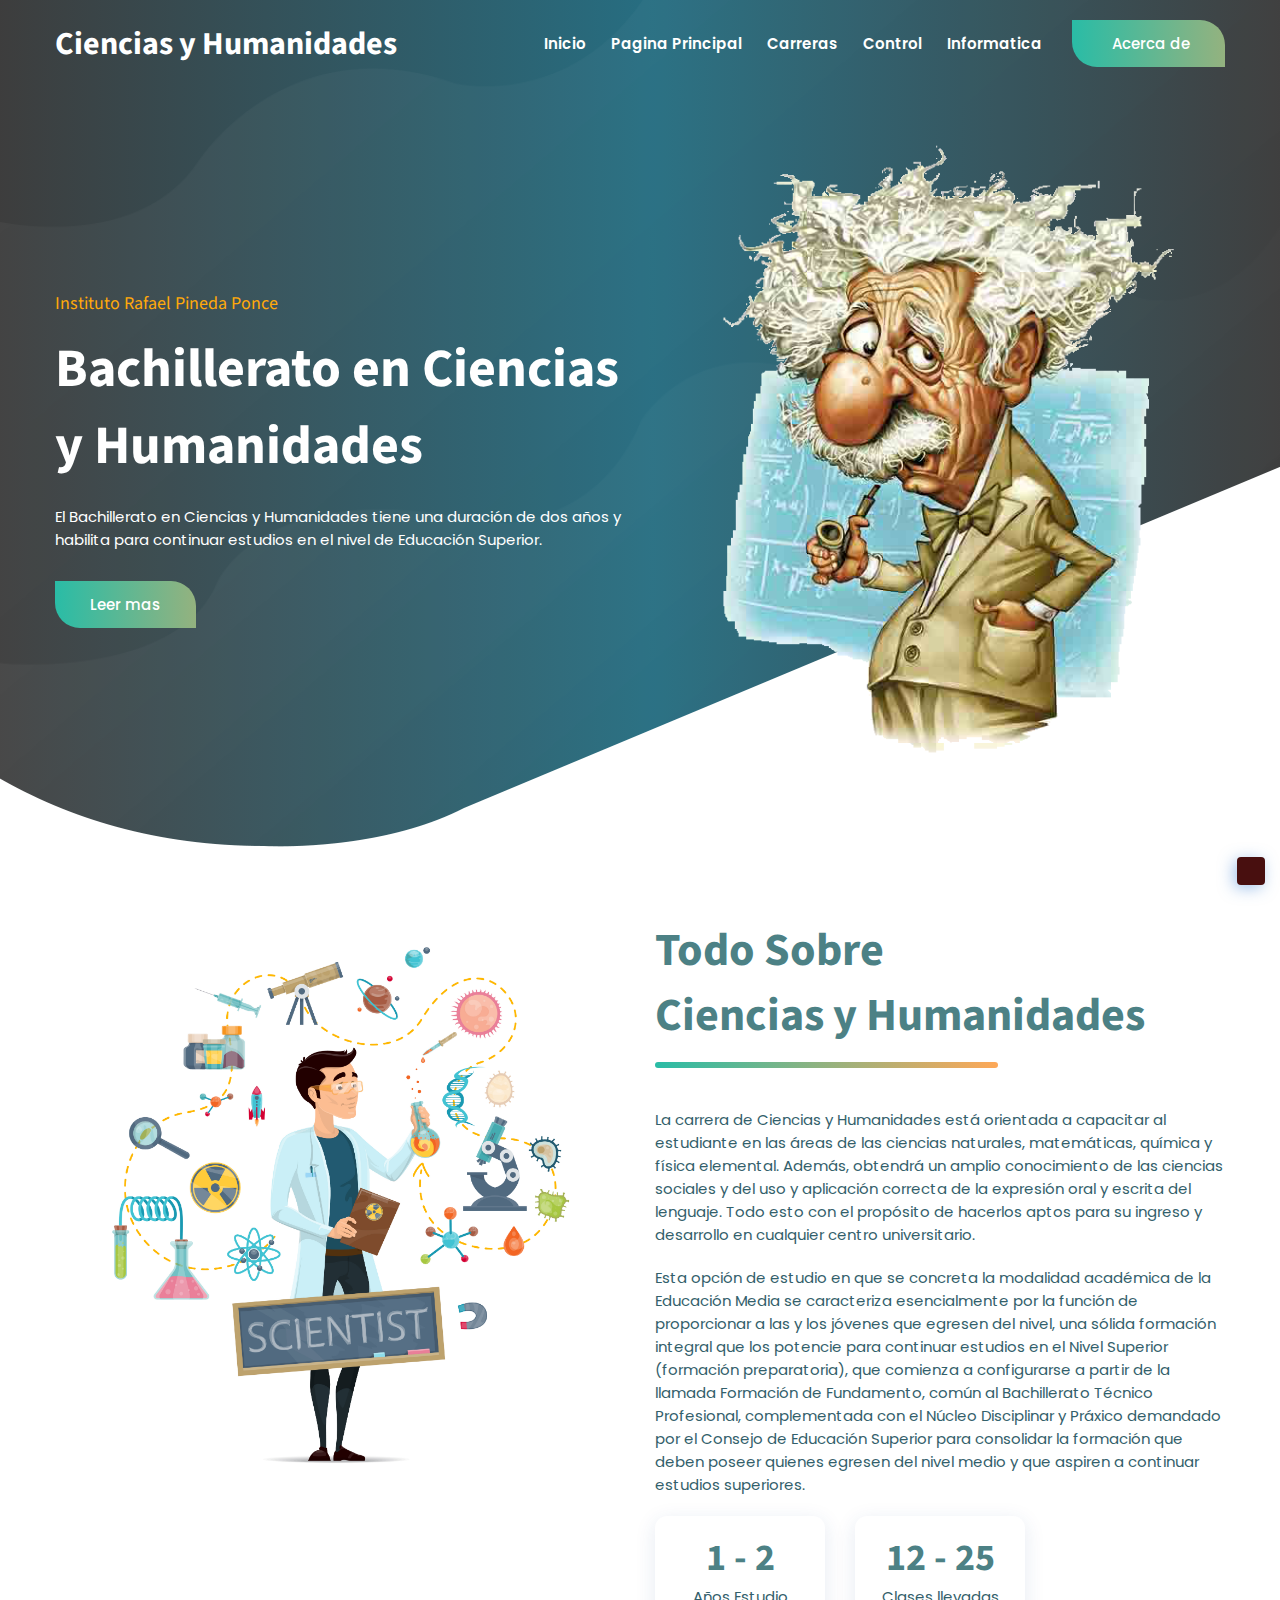
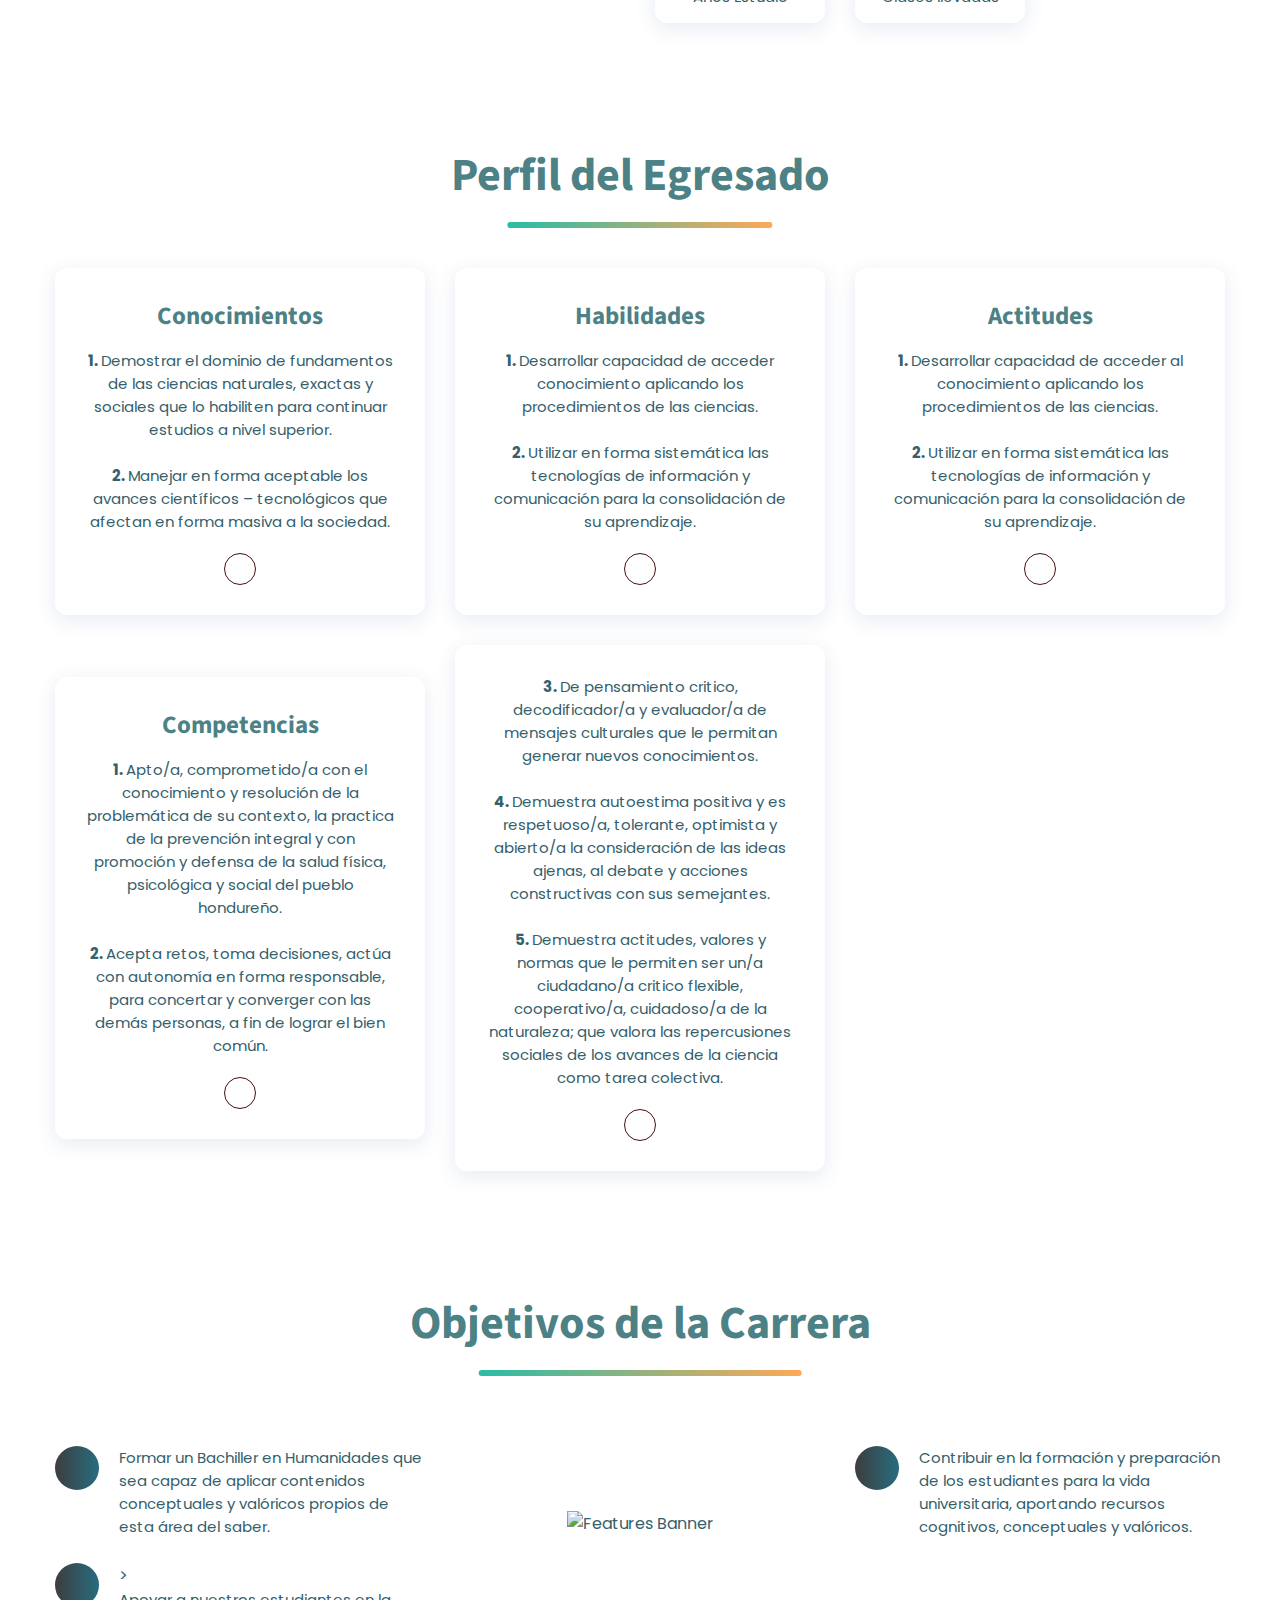
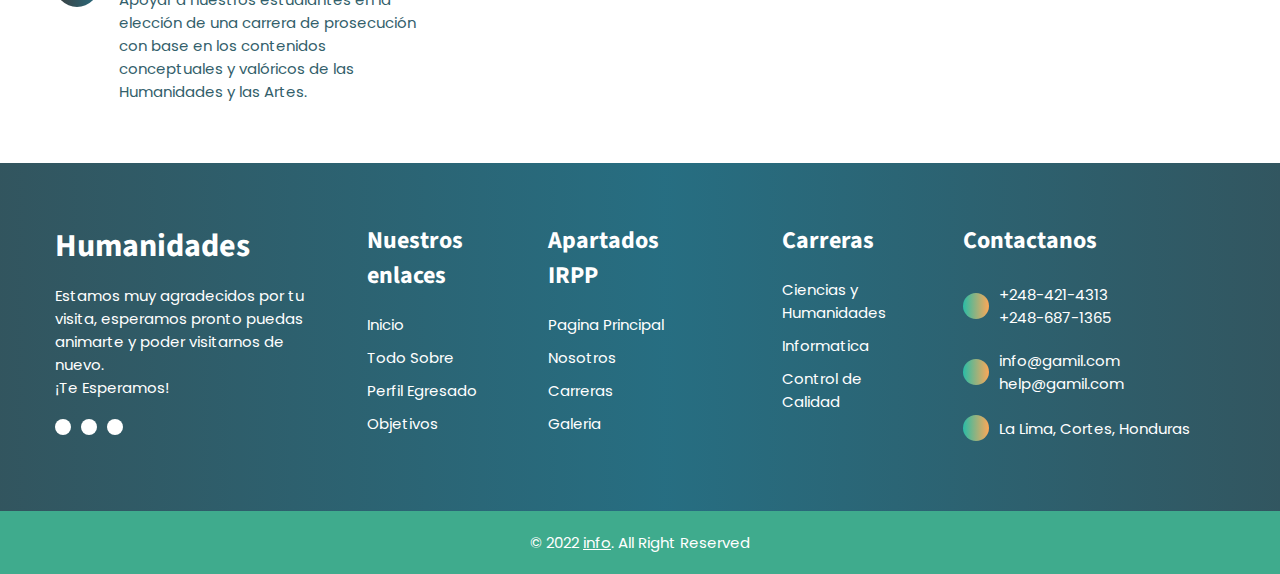
==== commit 9472a2a4: "humanidades.html" ====
--- a/humanidades.html
+++ b/humanidades.html
@@ -508,7 +508,7 @@
           </li>
 
           <li>
-            <a href="control.html" class="footer-link">Control y Calidad</a>
+            <a href="control.html" class="footer-link">Control de Calidad</a>
           </li>
 
         </ul>
